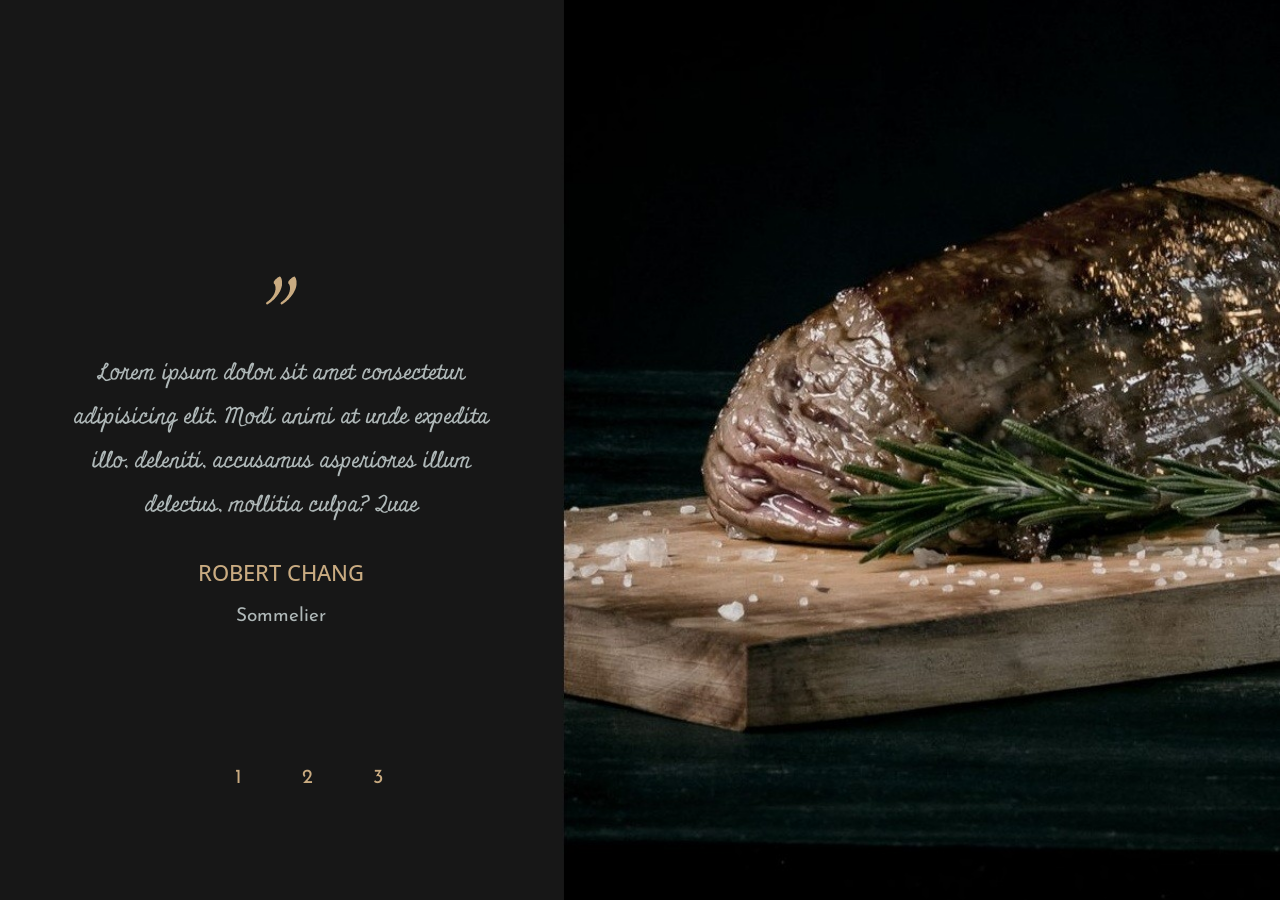
==== blog.html @ 56e95706 "Layouts" ====
<!DOCTYPE html>
<html lang="en">
<head>
    <meta charset="UTF-8">
    <meta name="viewport" content="width=device-width, initial-scale=1.0">
    <title>Document</title>
    <link rel="stylesheet" href="/Assets/CSS/style.css">
    <link rel="preconnect" href="https://fonts.googleapis.com">
    <link rel="preconnect" href="https://fonts.gstatic.com" crossorigin>
    <link href="https://fonts.googleapis.com/css2?family=Open+Sans:ital,wght@0,300..800;1,300..800&display=swap" rel="stylesheet">
    <link rel="preconnect" href="https://fonts.googleapis.com">
<link rel="preconnect" href="https://fonts.gstatic.com" crossorigin>
<link href="https://fonts.googleapis.com/css2?family=Miniver&family=Open+Sans:ital,wght@0,300..800;1,300..800&display=swap" rel="stylesheet">
<link rel="preconnect" href="https://fonts.googleapis.com">
<link rel="preconnect" href="https://fonts.gstatic.com" crossorigin>
<link rel="preconnect" href="https://fonts.googleapis.com">
<link rel="preconnect" href="https://fonts.gstatic.com" crossorigin>
<link href="https://fonts.googleapis.com/css2?family=Bungee+Shade&family=Miniver&family=Monoton&family=Open+Sans:ital,wght@0,300..800;1,300..800&display=swap" rel="stylesheet">
<link href="https://fonts.googleapis.com/css2?family=Miniver&family=Monoton&family=Open+Sans:ital,wght@0,300..800;1,300..800&display=swap" rel="stylesheet">
<link rel="preconnect" href="https://fonts.googleapis.com">
<link rel="preconnect" href="https://fonts.gstatic.com" crossorigin>
<link href="https://fonts.googleapis.com/css2?family=Bungee+Shade&family=Josefin+Sans:ital,wght@0,100..700;1,100..700&family=Miniver&family=Monoton&family=Open+Sans:ital,wght@0,300..800;1,300..800&display=swap" rel="stylesheet">
<link rel="stylesheet" href="https://cdn.jsdelivr.net/npm/bootstrap-icons@1.13.1/font/bootstrap-icons.min.css">
<link rel="preconnect" href="https://fonts.googleapis.com">
<link rel="preconnect" href="https://fonts.gstatic.com" crossorigin>
<link href="https://fonts.googleapis.com/css2?family=Bebas+Neue&family=Bungee+Shade&family=Josefin+Sans:ital,wght@0,100..700;1,100..700&family=Miniver&family=Monoton&family=Open+Sans:ital,wght@0,300..800;1,300..800&display=swap" rel="stylesheet">


</head>
<body>
    <div class="section3">
            
            <div class="disp">
                <div class="left_content">
                    <div>
                        <img src="/Assets/Images/quote-mark.png" alt="">
                    </div>
                    <div class="data">
                        <div class="data1">
                        <p>Lorem ipsum dolor sit amet consectetur adipisicing elit. Modi animi at unde expedita illo, deleniti, accusamus asperiores illum delectus, mollitia culpa? Quae</p>
                        </div>
                        <div class="data2">
                        <p>ROBERT CHANG</p>
                        </div>
                        <div class="data3">
                        <P>Sommelier</P>
                        </div>
                    </div>
                </div>
                <div class="number">
                    <a href="">1</a>
                    <a href="">2</a>
                    <a href="">3</a>
                </div>
            </div>    
        </div>
</body>
</html>
---- Assets/CSS/style.css ----
*{
    box-sizing: border-box;
    margin : 0;
    padding: 0;
}
.section1
{
    height:100vh;
    background-image: url('/Assets/Images/R11.jpg');
    background-size: cover;
    background-position: center;
    position: relative;
}
.pos1{
    position: absolute;
    top: 6px; 
 left: 20px;
 transition: transform .2s;
}
.pos2{
  position: absolute;
  top: 20px; /* Moves down 20px */
 right: 30px;
 transition: transform .2s;
}
hr
{
  border: 1px solid #C9AB81;
  
}
.pos3{
    position: absolute;
    top: 400px; 
 left: 20px;
}
.pos4{
  position: absolute;
  top: 400px; 
 right: 20px;
}
.pos1:hover{transform: scale(1.2);}
.pos2:hover { transform: scaleX(-1);}
.top
{
    text-align: center; 
    margin: 5px;
    padding: 45px;
 }
.top a
{
    text-decoration: none;
    margin:20px;
    padding: 20px;
    color: white;
    font-family: "Open Sans Condensed", sans-serif;
    font-size: 15px;
    line-height:23px;
    transition: text-decoration 1s ease;
    
}

.top a:hover
{
    text-underline-offset: 7px; 
    text-decoration-line: underline;
    text-decoration-style: double; /* Double underline */
    text-decoration-thickness: 2px;
    text-decoration-color: #C9AB81;
}

.sec1a
{
   display: flex;
    justify-content: center;
    align-items: center;  
    padding-top: 60px;
    margin-top: 50px;
    font-family: 'miniver';
    font-size: 28px;
    line-height: 40px;
    color: #C9AB81;
    animation-name: anim3;
  animation-duration: 2s;
  animation-timing-function: ease;
  animation-iteration-count: 1;
}
.sec1b
{
    font-family:Georgia, 'Times New Roman', Times, serif;
    font-size: 54px;
    line-height: 100px;
    padding-top: 30px;
    color:#C9AB81;
    display: flex;
    justify-content: center;
    align-items: center; 
    letter-spacing: 14px; 
    animation-name: anim1;
  animation-duration: 2s;
  animation-timing-function:linear;
  animation-iteration-count: 1;
}
.sec1c
{
    font-family: 'Josefin Sans';
    font-size: 28px;
    line-height: 35px;
    color: white;
    text-align:center;
   margin-right:18%;
    padding-right: 20px;
    margin-left:18%;
    padding-left: 20px;
     display: flex;
    justify-content: center;
    align-items: center; 
    margin-top: 25px;
     animation-name: anim2;
  animation-duration: 2s;
  animation-timing-function: ease;
  animation-iteration-count: 1;
}
.but a
{   
    position:relative;
    display: inline-block;
    padding: 12px 34px;
    border:2px solid #C9AB81;
    color: white;
    text-decoration: none;
    font-size:14px;
    letter-spacing: 2px;
    background: transparent;
    font-family: "Open Sans Condensed", sans-serif;
    align-items: center; 
    margin-left: 43%;
    margin-right: 43%;
    margin-top: 40px;
     animation-name: anim2;
  animation-duration: 2s;
  animation-timing-function:ease;
  animation-iteration-count: 1;
}
@keyframes anim1
{
     0%, 100% { opacity: 0; }
    50%      { opacity: 1; }
}
@keyframes anim2
{
    from{
      transform: translateY(10vh); /* Start at bottom */
    }
    to {
      transform: translateY(0);
    }
}
@keyframes anim3 
{
     0%, 100% { opacity: 0; }
    50%      { opacity: 1; } 
}
.section2
{
     height:100vh;
    display: grid;
    position: relative;
    
    background-color: #0B1315;
    background-size: cover;
    background-position: center;
}
.sec2a
{
   display: grid;
    justify-content: center;
    padding-top: 10px; 
    font-family: 'miniver';
    font-size: 26px;
    color: #C9AB81;
    animation-name: anim3;
  animation-duration: 2s;
  animation-timing-function: ease;
  animation-iteration-count: 1;
}
.sec2b
{
    font-family:Georgia, 'Times New Roman', Times, serif;
    font-size: 54px; 
    color:#C9AB81;
    display: flex;
    justify-content: center;
    align-items: center; 
    letter-spacing: 14px; 
    animation-name: anim1;
  animation-duration: 2s;
  animation-timing-function:linear;
  animation-iteration-count: 1;
}
.sec2c
{
    font-family: 'Josefin Sans';
    font-size: 18px;
    line-height: 35px;
    color: white;
    text-align:center;
   margin-right:18%;
    padding-right: 20px;
    margin-left:18%;
    padding-left: 20px;
     display: flex;
    justify-content: center;
    align-items: center; 
    margin-top: 25px;
     animation-name: anim2;
  animation-duration: 2s;
  animation-timing-function: ease;
  animation-iteration-count: 1;
}
.images
{
  display: grid;
  grid-template-columns: 1fr 1fr 1fr;
  align-content: space-evenly;
  padding-left: 14%;
  padding-right: 8%;
  
}
.img1
{
  animation: pulseFade 2s 1 ease-in-out;
}
.img2
{
  animation: anim1 2s linear 1;
}
.img3
{
  animation:anim2 2s ease 1 ;
}
.left_content
{
  animation: anim1 2s ease-in-out 1;
}
.right_content
{
  animation: anim1 2s ease-in-out 1;
}
@keyframes pulseFade {
        0% {
            transform: scale(1);
            opacity: 1;
        }
        50% {
            transform: scale(1.1);
            opacity: 0.7;
        }
        100% {
            transform: scale(1);
            opacity: 1;
        }
      }
.section3
{
    height:100vh;
    display: flex;
    justify-content: center;
    align-items: center;
    background-image: url('/Assets/Images/R12.jpg');
    background-size: cover;
    background-position: center;
     position: relative;
}
.left_content
{
   border: 2px solid #171717;
    margin-left:50px;
margin-right: 60%;
    text-align: center;
    padding: 20px;
}
.disp
{
    display:flex;
    justify-content:left;
   align-content: flex-end;
}
.data1 
{
  font-family: 'Miniver', sans-serif;
    font-size: 22px;
    margin-bottom: 10px;
    margin-top: 40px;
    line-height: 2;
    color: rgb(175, 184, 184);
}
.data2
{
  color: #C9AB81;
  font-size: 22px;
  font-weight: 500;
  font-family: "Open Sans", sans-serif;
  margin-bottom: 20px;
    margin-top: 30px;
}
.data3
{
  font-family: "Josefin Sans", sans-serif;
  color: rgb(175, 184, 184);
  font-size: 19px;
}
.number
{
  display: flex;
  justify-content:space-between;
   
  position: absolute;
   left: 16%;
   top: 82%;
}
.number a
{
    text-decoration: none;
   font-family: "Josefin Sans", sans-serif;
   color:#C9AB81;
   font-size: 20px;
   text-align: center; 
    margin: 5px;
    padding: 25px;
}
.number a:hover
{
    
    text-decoration-line: underline;
    text-decoration-style: double; /* Double underline */
    text-decoration-thickness: 2px;
    text-decoration-color: #C9AB81;
}
.imgnoodles
{
animation-name: anim5;
  animation-duration: 3s;
}
@keyframes anim5 {
  from{filter: blur(6px) brightness(70%)};
  to {filter: blur(0) brightness(100%)};
}
.anim
{
   animation: pulseFade 2s 1 ease-in-out;
}
.section4
{
     height:100vh;
    display: flex;
    justify-content: center;
    align-items: center;
    background-color: #0B1315;
    background-size: cover;
    background-position: center;
}
.sec4a
{
   display: grid;
    justify-content: center;
    padding-top: 10px; 
    font-family: 'miniver', sans-serif;
    font-size: 19px;
    color: #C9AB81;
  margin-top: 15%;
}
.sec4b
{
    font-family:'Lucida Sans', 'Lucida Sans Regular', 'Lucida Grande', 'Lucida Sans Unicode', Geneva, Verdana, sans-serif;
    font-size: 41px; 
    color:#C9AB81;
    display: flex;
    justify-content: center;
    align-items: center; 
   padding-top: 10px; 
    letter-spacing: 11px;
}
.sec4c
{
    font-family: 'Josefin Sans', sans-serif;
    font-size: 18px;
    line-height: 35px;
    color: white;
    text-align:center;
  
     display: flex;
    justify-content: center;
    align-items: center; 
    margin-top: 25px;
     
}
.but4 a
{   
    position:relative;
    display: inline-block;
    padding: 15px 50px;
    border:2px solid #C9AB81;
    color: white;
    text-decoration: none;
    font-size:14px;
    letter-spacing: 2px;
    background: transparent;
    font-family: "Open Sans Condensed", sans-serif;
    align-items: center; 
    
    margin-top: 40px;
}
.right_content
{
   border: 2px solid #0B1315;
   
margin-left: 10%;
margin-right: 10%;
    text-align: center;
  
}
.display
{
    display:flex;
    justify-content:center;
   align-content: space-evenly;
}
.imgnoodles
{
  padding-left: 12%;
}
.section5
{
     height:100vh;
    display: flex;
    justify-content: center;
    align-items: center;
    background-color: #0F1D22;
    background-size: cover;
    background-position: center;
}
.sec5a
{
   display: grid;
    justify-content: center;
    padding-top: 10px; 
    font-family: 'miniver', sans-serif;
    font-size: 19px;
    color: #C9AB81;
  margin-top: 22px;
}
.sec5b
{
    font-family:'Lucida Sans', 'Lucida Sans Regular', 'Lucida Grande', 'Lucida Sans Unicode', Geneva, Verdana, sans-serif;
    font-size: 41px; 
    color:#C9AB81;
    display: flex;
    justify-content: center;
    align-items: center; 
   padding-top: 20px; 
    letter-spacing: 11px;
    padding-bottom: 20px;
}
.disp1
{
  margin-top:10px;
}
.disp2
{
 display: flex;
 justify-content: center;
}
.m1a
{
  font-family:'Lucida Sans', 'Lucida Sans Regular', 'Lucida Grande', 'Lucida Sans Unicode', Geneva, Verdana, sans-serif;
    font-size: 22px; 
    color:#C9AB81;
    margin-top: 18px;
    margin-bottom: 5px;
}
.m1b
{
  font-family: "Open Sans Condensed", sans-serif;
  color: white;
  font-size: 16px;
  margin-top: 5px;
    margin-bottom: 18px;
}
.rp
{
  font-family:'Lucida Sans', 'Lucida Sans Regular', 'Lucida Grande', 'Lucida Sans Unicode', Geneva, Verdana, sans-serif;
    font-size: 22px; 
    color:#C9AB81;
    margin-top: 18px;
    margin-bottom: 8px;
}
.disp21
{
  display:grid;
  padding-right: 5%;
}
.disp21r
{
  display:grid;
  padding-right: 5%;
}
.disp22
{
  display:grid;
  padding-left: 8%;
}
.but5 a
{   
    position:relative;
    display: inline-block;
    padding: 12px 30px;
    border:2px solid #C9AB81;
    color: white;
    text-decoration: none;
    font-size:12px;
    letter-spacing: 2px;
    background: transparent;
    font-family: "Open Sans Condensed", sans-serif;
    margin-top: 20px;
}

.section6
{
     height:100vh;
    display: flex;
    justify-content: center;
    align-items: center;
    background-color:black;
    background-size: cover;
    background-position: center;
}
.address1
{
   color: white;
   font-size: 19px;
   font-family: "Open Sans Condensed", sans-serif;
  letter-spacing: 2px;
  padding: 10px;
  margin-left: 13%;
  text-align: center;
}
.address2
{
   color: white;
   font-size: 19px;
   font-family: "Open Sans Condensed", sans-serif;
  letter-spacing: 2px;
  padding: 10px;
  margin-left:10px;
  text-align: center;
}
.address3
{
   color: white;
   font-size: 19px;
   font-family: "Open Sans Condensed", sans-serif;
  letter-spacing: 2px;
  padding: 10px;
  margin-left: 13%;
  text-align: center;
  margin-bottom: 50px;
}
.social a
{
  text-decoration: none;
    margin:10px;
    padding: 10px;
    color: white;
    font-family: "Open Sans Condensed", sans-serif;
    font-size: 19px;
    display: grid;
    text-align: center;
    transition: text-decoration 1s ease;
}
.social a:hover
{
    
    text-decoration-line: underline;
    text-decoration-style: double; /* Double underline */
    text-decoration-thickness: 2px;
    text-decoration-color: #C9AB81;
    text-underline-offset: 7px; 
}

.last
{
  display:grid;
  align-items: center;
  align-content: center;
  
}
.logo
{
  margin-left: 40%;
  font-size: 80px;
}
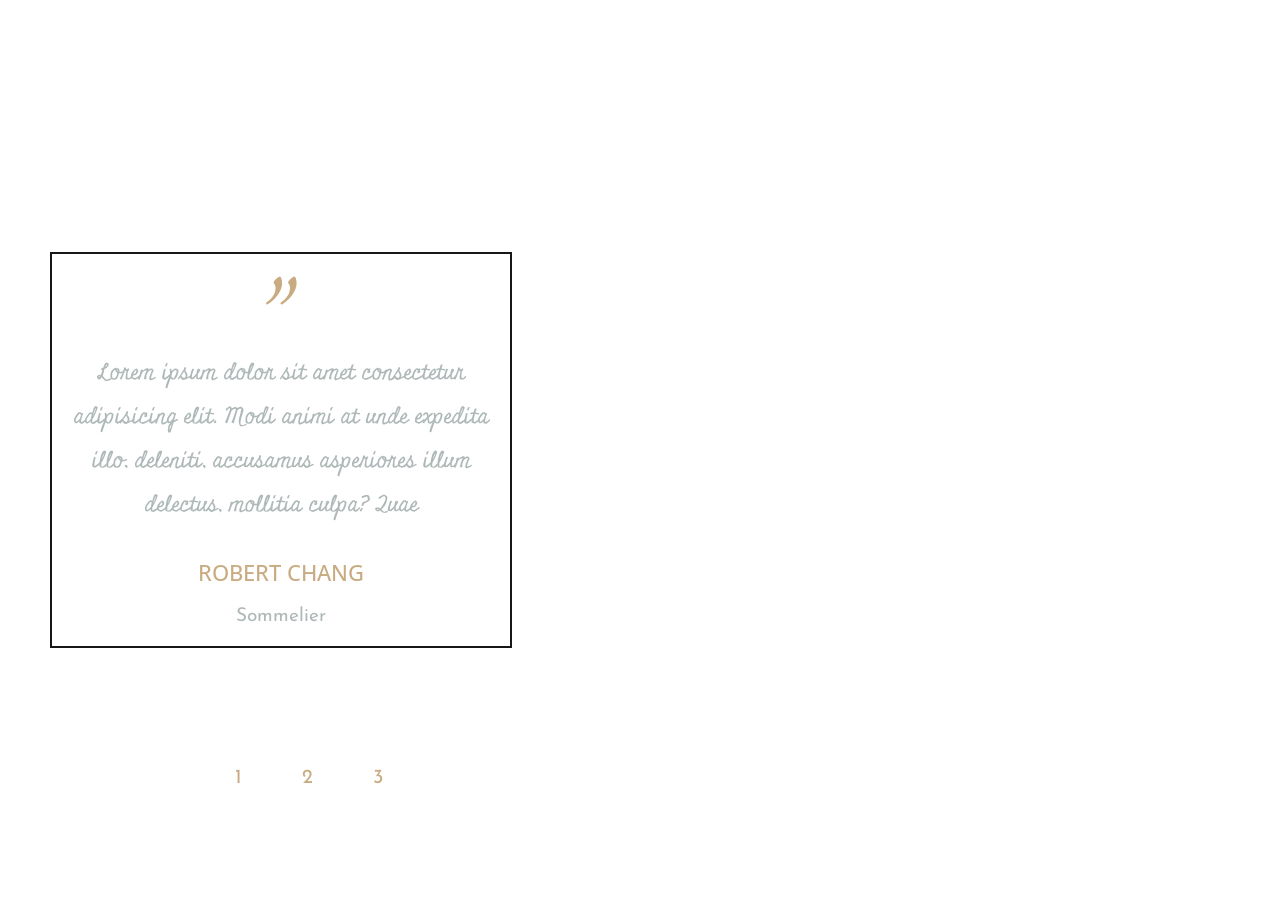
==== commit cad1a692: "Update blog.html" ====
--- a/blog.html
+++ b/blog.html
@@ -4,7 +4,7 @@
     <meta charset="UTF-8">
     <meta name="viewport" content="width=device-width, initial-scale=1.0">
     <title>Document</title>
-    <link rel="stylesheet" href="/Assets/CSS/style.css">
+    <link rel="stylesheet" href="Assets/CSS/style.css">
     <link rel="preconnect" href="https://fonts.googleapis.com">
     <link rel="preconnect" href="https://fonts.gstatic.com" crossorigin>
     <link href="https://fonts.googleapis.com/css2?family=Open+Sans:ital,wght@0,300..800;1,300..800&display=swap" rel="stylesheet">
@@ -33,7 +33,7 @@
             <div class="disp">
                 <div class="left_content">
                     <div>
-                        <img src="/Assets/Images/quote-mark.png" alt="">
+                        <img src="Assets/Images/quote-mark.png" alt="">
                     </div>
                     <div class="data">
                         <div class="data1">
@@ -55,4 +55,4 @@
             </div>    
         </div>
 </body>
-</html>+</html>
--- a/Assets/CSS/style.css
+++ b/Assets/CSS/style.css
@@ -6,7 +6,7 @@
 .section1
 {
     height:100vh;
-    background-image: url('/Assets/Images/R11.jpg');
+    background-image: url('/Layouts/Assets/Images/R11.jpg');
     background-size: cover;
     background-position: center;
     position: relative;
@@ -266,7 +266,7 @@
     display: flex;
     justify-content: center;
     align-items: center;
-    background-image: url('/Assets/Images/R12.jpg');
+    background-image: url('/Layouts/Assets/Images/R12.jpg');
     background-size: cover;
     background-position: center;
      position: relative;
